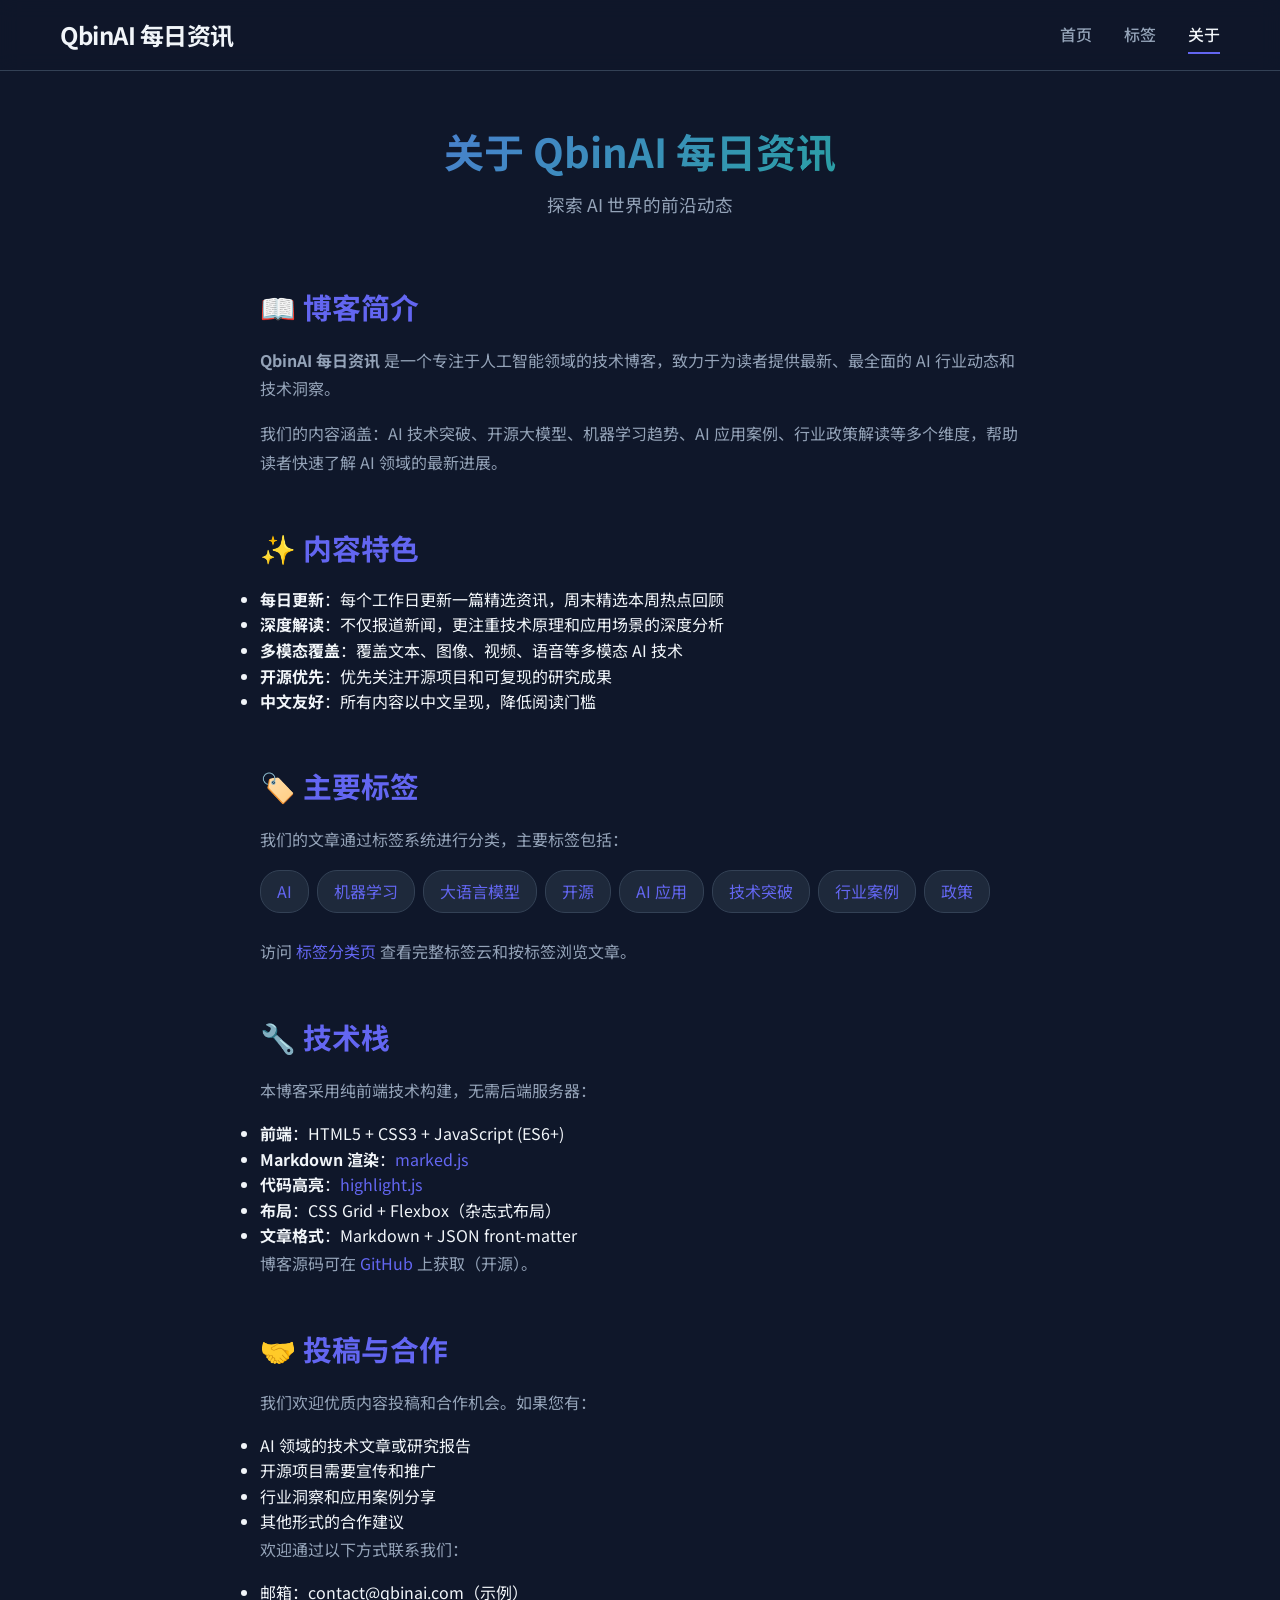
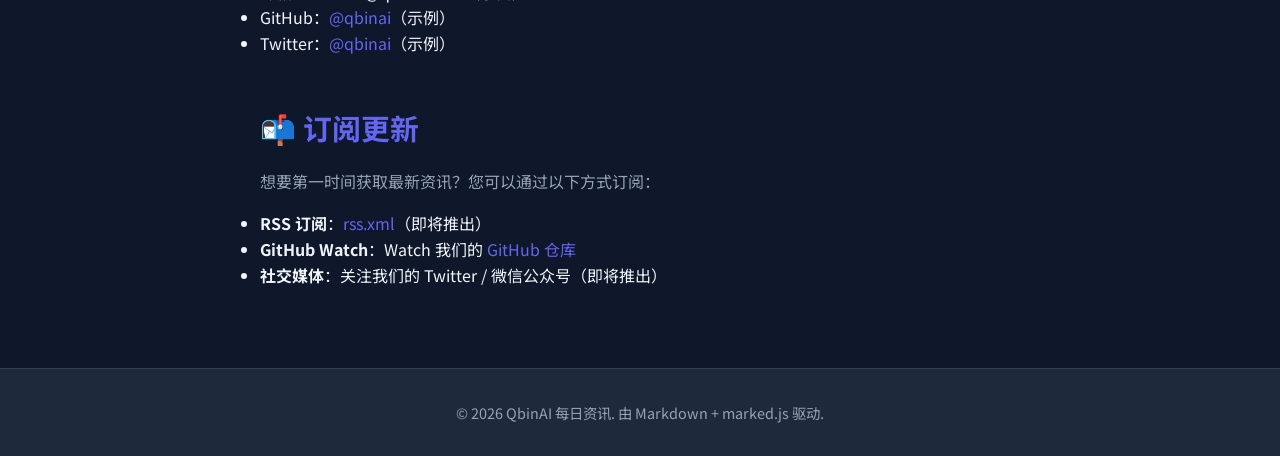
==== about.html @ 04f7e9af "Initial commit: QbinAI 每日资讯博客" ====
<!DOCTYPE html>
<html lang="zh-CN">
<head>
  <meta charset="UTF-8">
  <meta name="viewport" content="width=device-width, initial-scale=1.0">
  <title>关于 - QbinAI 每日资讯</title>
  <link rel="stylesheet" href="css/style.css">
  <link rel="preconnect" href="https://fonts.googleapis.com">
  <link rel="preconnect" href="https://fonts.gstatic.com" crossorigin>
  <link href="https://fonts.googleapis.com/css2?family=Noto+Sans+SC:wght@300;400;500;700&family=Inter:wght@300;400;500;700&display=swap" rel="stylesheet">
</head>
<body>
  <!-- 导航栏 -->
  <nav class="navbar">
    <div class="container">
      <a href="index.html" class="logo">QbinAI 每日资讯</a>
      <ul class="nav-links">
        <li><a href="index.html">首页</a></li>
        <li><a href="tags.html">标签</a></li>
        <li><a href="about.html" class="active">关于</a></li>
      </ul>
    </div>
  </nav>

  <!-- 主内容区 -->
  <main class="container">
    <header class="page-header">
      <h1>关于 QbinAI 每日资讯</h1>
      <p class="subtitle">探索 AI 世界的前沿动态</p>
    </header>

    <div class="about-content">
      <!-- 博客介绍 -->
      <section class="about-section">
        <h2>📖 博客简介</h2>
        <p>
          <strong>QbinAI 每日资讯</strong> 是一个专注于人工智能领域的技术博客，致力于为读者提供最新、最全面的 AI 行业动态和技术洞察。
        </p>
        <p>
          我们的内容涵盖：AI 技术突破、开源大模型、机器学习趋势、AI 应用案例、行业政策解读等多个维度，帮助读者快速了解 AI 领域的最新进展。
        </p>
      </section>

      <!-- 内容特色 -->
      <section class="about-section">
        <h2>✨ 内容特色</h2>
        <ul>
          <li><strong>每日更新</strong>：每个工作日更新一篇精选资讯，周末精选本周热点回顾</li>
          <li><strong>深度解读</strong>：不仅报道新闻，更注重技术原理和应用场景的深度分析</li>
          <li><strong>多模态覆盖</strong>：覆盖文本、图像、视频、语音等多模态 AI 技术</li>
          <li><strong>开源优先</strong>：优先关注开源项目和可复现的研究成果</li>
          <li><strong>中文友好</strong>：所有内容以中文呈现，降低阅读门槛</li>
        </ul>
      </section>

      <!-- 标签分类 -->
      <section class="about-section">
        <h2>🏷️ 主要标签</h2>
        <p>我们的文章通过标签系统进行分类，主要标签包括：</p>
        <div class="article-tags" style="margin-top: 1rem; justify-content: flex-start;">
          <a href="tags.html?tag=AI" class="tag-item" style="margin-bottom: 0.5rem;">AI</a>
          <a href="tags.html?tag=机器学习" class="tag-item" style="margin-bottom: 0.5rem;">机器学习</a>
          <a href="tags.html?tag=大语言模型" class="tag-item" style="margin-bottom: 0.5rem;">大语言模型</a>
          <a href="tags.html?tag=开源" class="tag-item" style="margin-bottom: 0.5rem;">开源</a>
          <a href="tags.html?tag=AI应用" class="tag-item" style="margin-bottom: 0.5rem;">AI 应用</a>
          <a href="tags.html?tag=技术突破" class="tag-item" style="margin-bottom: 0.5rem;">技术突破</a>
          <a href="tags.html?tag=行业案例" class="tag-item" style="margin-bottom: 0.5rem;">行业案例</a>
          <a href="tags.html?tag=政策" class="tag-item" style="margin-bottom: 0.5rem;">政策</a>
        </div>
        <p style="margin-top: 1rem;">
          访问 <a href="tags.html">标签分类页</a> 查看完整标签云和按标签浏览文章。
        </p>
      </section>

      <!-- 技术栈 -->
      <section class="about-section">
        <h2>🔧 技术栈</h2>
        <p>本博客采用纯前端技术构建，无需后端服务器：</p>
        <ul>
          <li><strong>前端</strong>：HTML5 + CSS3 + JavaScript (ES6+)</li>
          <li><strong>Markdown 渲染</strong>：<a href="https://marked.js.org/" target="_blank">marked.js</a></li>
          <li><strong>代码高亮</strong>：<a href="https://highlightjs.org/" target="_blank">highlight.js</a></li>
          <li><strong>布局</strong>：CSS Grid + Flexbox（杂志式布局）</li>
          <li><strong>文章格式</strong>：Markdown + JSON front-matter</li>
        </ul>
        <p>
          博客源码可在 <a href="https://github.com/" target="_blank">GitHub</a> 上获取（开源）。
        </p>
      </section>

      <!-- 投稿与合作 -->
      <section class="about-section">
        <h2>🤝 投稿与合作</h2>
        <p>
          我们欢迎优质内容投稿和合作机会。如果您有：
        </p>
        <ul>
          <li>AI 领域的技术文章或研究报告</li>
          <li>开源项目需要宣传和推广</li>
          <li>行业洞察和应用案例分享</li>
          <li>其他形式的合作建议</li>
        </ul>
        <p>
          欢迎通过以下方式联系我们：
        </p>
        <ul>
          <li>邮箱：contact@qbinai.com（示例）</li>
          <li>GitHub：<a href="https://github.com/" target="_blank">@qbinai</a>（示例）</li>
          <li>Twitter：<a href="https://twitter.com/" target="_blank">@qbinai</a>（示例）</li>
        </ul>
      </section>

      <!-- 订阅 -->
      <section class="about-section">
        <h2>📬 订阅更新</h2>
        <p>
          想要第一时间获取最新资讯？您可以通过以下方式订阅：
        </p>
        <ul>
          <li><strong>RSS 订阅</strong>：<a href="rss.xml">rss.xml</a>（即将推出）</li>
          <li><strong>GitHub Watch</strong>：Watch 我们的 <a href="https://github.com/" target="_blank">GitHub 仓库</a></li>
          <li><strong>社交媒体</strong>：关注我们的 Twitter / 微信公众号（即将推出）</li>
        </ul>
      </section>
    </div>
  </main>

  <!-- 页脚 -->
  <footer class="footer">
    <div class="container">
      <p>&copy; 2026 QbinAI 每日资讯. 由 <a href="https://github.com/" target="_blank">Markdown</a> + <a href="https://marked.js.org/" target="_blank">marked.js</a> 驱动.</p>
    </div>
  </footer>
</body>
</html>
---- css/style.css ----
/* 
 * QbinAI 每日资讯 - 杂志式布局样式
 * 设计风格：现代杂志风，深色主题
 */

/* ===== CSS 变量 ===== */
:root {
  --primary-color: #6366f1;
  --primary-dark: #4f46e5;
  --secondary-color: #10b981;
  --bg-color: #0f172a;
  --bg-card: #1e293b;
  --bg-card-hover: #334155;
  --text-primary: #f1f5f9;
  --text-secondary: #94a3b8;
  --text-muted: #64748b;
  --border-color: #334155;
  --shadow: 0 4px 6px -1px rgba(0, 0, 0, 0.3);
  --shadow-hover: 0 10px 25px -5px rgba(0, 0, 0, 0.4);
  --radius: 12px;
  --transition: all 0.3s ease;
}

/* ===== 全局样式 ===== */
* {
  margin: 0;
  padding: 0;
  box-sizing: border-box;
}

body {
  font-family: 'Noto Sans SC', 'Inter', -apple-system, BlinkMacSystemFont, sans-serif;
  background-color: var(--bg-color);
  color: var(--text-primary);
  line-height: 1.6;
  min-height: 100vh;
  display: flex;
  flex-direction: column;
}

a {
  color: var(--primary-color);
  text-decoration: none;
  transition: var(--transition);
}

a:hover {
  color: var(--primary-dark);
}

.container {
  max-width: 1200px;
  margin: 0 auto;
  padding: 0 20px;
  width: 100%;
}

/* ===== 导航栏 ===== */
.navbar {
  background-color: rgba(15, 23, 42, 0.8);
  backdrop-filter: blur(10px);
  padding: 1rem 0;
  position: sticky;
  top: 0;
  z-index: 100;
  border-bottom: 1px solid var(--border-color);
}

.navbar .container {
  display: flex;
  justify-content: space-between;
  align-items: center;
}

.logo {
  font-size: 1.5rem;
  font-weight: 700;
  color: var(--text-primary);
  letter-spacing: -0.5px;
}

.logo:hover {
  color: var(--primary-color);
}

.nav-links {
  display: flex;
  list-style: none;
  gap: 2rem;
}

.nav-links a {
  color: var(--text-secondary);
  font-weight: 500;
  padding: 0.5rem 0;
  position: relative;
}

.nav-links a.active,
.nav-links a:hover {
  color: var(--text-primary);
}

.nav-links a.active::after,
.nav-links a:hover::after {
  content: '';
  position: absolute;
  bottom: 0;
  left: 0;
  right: 0;
  height: 2px;
  background-color: var(--primary-color);
}

/* ===== 页面头部 ===== */
.page-header {
  text-align: center;
  padding: 3rem 0 2rem;
}

.page-header h1 {
  font-size: 2.5rem;
  font-weight: 700;
  margin-bottom: 0.5rem;
  background: linear-gradient(135deg, var(--primary-color), var(--secondary-color));
  -webkit-background-clip: text;
  -webkit-text-fill-color: transparent;
  background-clip: text;
}

.subtitle {
  color: var(--text-secondary);
  font-size: 1.1rem;
}

/* ===== 文章网格（杂志式布局） ===== */
.articles-grid {
  display: grid;
  grid-template-columns: repeat(auto-fill, minmax(300px, 1fr));
  gap: 2rem;
  padding: 2rem 0;
  flex: 1;
}

/* ===== 文章卡片 ===== */
.article-card {
  background-color: var(--bg-card);
  border-radius: var(--radius);
  overflow: hidden;
  transition: var(--transition);
  box-shadow: var(--shadow);
  display: flex;
  flex-direction: column;
  position: relative;
}

.article-card:hover {
  transform: translateY(-5px);
  box-shadow: var(--shadow-hover);
  background-color: var(--bg-card-hover);
}

.article-card.has-cover {
  background-size: cover;
  background-position: center;
  color: white;
}

.article-card.has-cover::before {
  content: '';
  position: absolute;
  top: 0;
  left: 0;
  right: 0;
  bottom: 0;
  background: linear-gradient(to bottom, rgba(0,0,0,0.3), rgba(0,0,0,0.8));
  z-index: 0;
}

.article-card.has-cover .card-content {
  position: relative;
  z-index: 1;
}

.card-content {
  padding: 1.5rem;
  flex: 1;
  display: flex;
  flex-direction: column;
}

.card-meta {
  display: flex;
  justify-content: space-between;
  align-items: center;
  margin-bottom: 1rem;
  font-size: 0.85rem;
  color: var(--text-muted);
}

.card-tags {
  display: flex;
  gap: 0.5rem;
  flex-wrap: wrap;
}

.tag {
  background-color: rgba(99, 102, 241, 0.2);
  color: var(--primary-color);
  padding: 0.2rem 0.6rem;
  border-radius: 20px;
  font-size: 0.75rem;
  font-weight: 500;
}

.article-card.has-cover .tag {
  background-color: rgba(255, 255, 255, 0.2);
  color: white;
}

.card-title {
  font-size: 1.3rem;
  font-weight: 600;
  margin-bottom: 0.8rem;
  line-height: 1.4;
}

.card-title a {
  color: var(--text-primary);
}

.article-card.has-cover .card-title a {
  color: white;
}

.card-title a:hover {
  color: var(--primary-color);
}

.card-excerpt {
  color: var(--text-secondary);
  font-size: 0.9rem;
  line-height: 1.6;
  flex: 1;
}

.article-card.has-cover .card-excerpt {
  color: rgba(255, 255, 255, 0.9);
}

/* ===== 特色文章（大卡片） ===== */
.article-card.featured {
  grid-column: span 2;
  grid-row: span 2;
}

.article-card.featured .card-title {
  font-size: 1.8rem;
}

.article-card.featured .card-excerpt {
  font-size: 1rem;
}

/* ===== 加载状态 ===== */
.loading {
  text-align: center;
  padding: 3rem;
  color: var(--text-secondary);
  font-size: 1.1rem;
  grid-column: 1 / -1;
}

/* ===== 页脚 ===== */
.footer {
  background-color: var(--bg-card);
  padding: 2rem 0;
  margin-top: auto;
  text-align: center;
  color: var(--text-secondary);
  font-size: 0.9rem;
  border-top: 1px solid var(--border-color);
}

.footer a {
  color: var(--text-secondary);
}

.footer a:hover {
  color: var(--primary-color);
}

/* ===== 文章详情页样式 ===== */
.article-header {
  padding: 3rem 0 2rem;
  text-align: center;
  max-width: 800px;
  margin: 0 auto;
}

.article-header h1 {
  font-size: 2.5rem;
  font-weight: 700;
  margin-bottom: 1rem;
  line-height: 1.3;
}

.article-meta {
  display: flex;
  justify-content: center;
  gap: 1.5rem;
  color: var(--text-secondary);
  font-size: 0.9rem;
  margin-bottom: 1.5rem;
  flex-wrap: wrap;
}

.article-tags {
  display: flex;
  justify-content: center;
  gap: 0.5rem;
  flex-wrap: wrap;
}

.article-content {
  max-width: 800px;
  margin: 0 auto;
  padding: 2rem 20px;
  line-height: 1.8;
  font-size: 1.05rem;
}

.article-content h2 {
  font-size: 1.8rem;
  margin-top: 2.5rem;
  margin-bottom: 1rem;
  padding-bottom: 0.5rem;
  border-bottom: 2px solid var(--border-color);
}

.article-content h3 {
  font-size: 1.4rem;
  margin-top: 2rem;
  margin-bottom: 0.8rem;
}

.article-content p {
  margin-bottom: 1.2rem;
}

.article-content code {
  background-color: var(--bg-card);
  padding: 0.2rem 0.5rem;
  border-radius: 4px;
  font-family: 'Courier New', monospace;
  font-size: 0.9em;
}

.article-content pre {
  background-color: var(--bg-card);
  padding: 1.5rem;
  border-radius: var(--radius);
  overflow-x: auto;
  margin-bottom: 1.5rem;
}

.article-content pre code {
  background: none;
  padding: 0;
}

.article-content ul,
.article-content ol {
  margin-bottom: 1.2rem;
  padding-left: 2rem;
}

.article-content li {
  margin-bottom: 0.5rem;
}

.article-content blockquote {
  border-left: 4px solid var(--primary-color);
  padding-left: 1.5rem;
  margin: 1.5rem 0;
  color: var(--text-secondary);
  font-style: italic;
}

.article-content a {
  border-bottom: 1px solid var(--primary-color);
}

.article-content a:hover {
  border-bottom-width: 2px;
}

/* ===== 标签页面样式 ===== */
.tags-cloud {
  display: flex;
  flex-wrap: wrap;
  justify-content: center;
  gap: 1rem;
  padding: 2rem 0;
}

.tag-item {
  background-color: var(--bg-card);
  padding: 0.5rem 1rem;
  border-radius: 20px;
  cursor: pointer;
  transition: var(--transition);
  border: 1px solid var(--border-color);
}

.tag-item:hover {
  background-color: var(--primary-color);
  color: white;
  border-color: var(--primary-color);
  transform: translateY(-2px);
}

.tag-item .count {
  background-color: rgba(99, 102, 241, 0.2);
  color: var(--primary-color);
  padding: 0.1rem 0.5rem;
  border-radius: 10px;
  font-size: 0.8rem;
  margin-left: 0.5rem;
}

.tag-item:hover .count {
  background-color: rgba(255, 255, 255, 0.2);
  color: white;
}

/* ===== 关于页面样式 ===== */
.about-content {
  max-width: 800px;
  margin: 0 auto;
  padding: 2rem 20px;
}

.about-section {
  margin-bottom: 3rem;
}

.about-section h2 {
  font-size: 1.8rem;
  margin-bottom: 1rem;
  color: var(--primary-color);
}

.about-section p {
  margin-bottom: 1rem;
  line-height: 1.8;
  color: var(--text-secondary);
}

/* ===== 响应式设计 ===== */
/* ===== 搜索框样式 ===== */
.search-container {
  max-width: 600px;
  margin: 0 auto 2rem;
  position: relative;
}

.search-box {
  width: 100%;
  padding: 0.8rem 3rem 0.8rem 1rem;
  border: 2px solid var(--border-color);
  border-radius: 25px;
  background-color: var(--bg-card);
  color: var(--text-primary);
  font-size: 1rem;
  transition: var(--transition);
}

.search-box:focus {
  outline: none;
  border-color: var(--primary-color);
  box-shadow: 0 0 0 3px rgba(99, 102, 241, 0.2);
}

.search-box::placeholder {
  color: var(--text-muted);
}

.search-clear {
  position: absolute;
  right: 10px;
  top: 50%;
  transform: translateY(-50%);
  background: none;
  border: none;
  color: var(--text-muted);
  font-size: 1.2rem;
  cursor: pointer;
  padding: 0.3rem 0.5rem;
  border-radius: 50%;
  transition: var(--transition);
}

.search-clear:hover {
  background-color: var(--bg-card-hover);
  color: var(--text-primary);
}

.search-results-count {
  text-align: center;
  color: var(--text-secondary);
  margin-bottom: 1rem;
  font-size: 0.9rem;
}

/* ===== 分页控件样式 ===== */
.pagination {
  display: flex;
  justify-content: center;
  align-items: center;
  gap: 0.5rem;
  padding: 2rem 0;
  flex-wrap: wrap;
}

.page-btn {
  padding: 0.5rem 1rem;
  border: 1px solid var(--border-color);
  background-color: var(--bg-card);
  color: var(--text-primary);
  border-radius: 8px;
  cursor: pointer;
  transition: var(--transition);
  font-size: 0.9rem;
}

.page-btn:hover {
  background-color: var(--bg-card-hover);
  border-color: var(--primary-color);
}

.page-btn.active {
  background-color: var(--primary-color);
  color: white;
  border-color: var(--primary-color);
}

.page-btn:disabled {
  opacity: 0.5;
  cursor: not-allowed;
}

.page-btn:disabled:hover {
  background-color: var(--bg-card);
  border-color: var(--border-color);
}

/* ===== Giscus 评论区样式 ===== */
.giscus-container {
  max-width: 800px;
  margin: 3rem auto;
  padding: 0 20px;
}

.giscus-container h2 {
  font-size: 1.8rem;
  margin-bottom: 1.5rem;
  color: var(--primary-color);
}

@media (max-width: 768px) {
  .search-box {
    font-size: 0.9rem;
    padding: 0.7rem 2.5rem 0.7rem 1rem;
  }
  
  .pagination {
    gap: 0.3rem;
  }
  
  .page-btn {
    padding: 0.4rem 0.7rem;
    font-size: 0.8rem;
  }
}

@media (max-width: 1024px) {
  .article-card.featured {
    grid-column: span 2;
    grid-row: span 1;
  }
}

@media (max-width: 768px) {
  .navbar .container {
    flex-direction: column;
    gap: 1rem;
  }
  
  .nav-links {
    gap: 1rem;
  }
  
  .page-header h1 {
    font-size: 2rem;
  }
  
  .articles-grid {
    grid-template-columns: 1fr;
    gap: 1.5rem;
  }
  
  .article-card.featured {
    grid-column: span 1;
    grid-row: span 1;
  }
  
  .article-card.featured .card-title {
    font-size: 1.3rem;
  }
  
  .article-header h1 {
    font-size: 1.8rem;
  }
  
  .article-meta {
    flex-direction: column;
    gap: 0.5rem;
  }
}

@media (max-width: 480px) {
  .container {
    padding: 0 15px;
  }
  
  .page-header {
    padding: 2rem 0 1.5rem;
  }
  
  .page-header h1 {
    font-size: 1.6rem;
  }
  
  .card-content {
    padding: 1rem;
  }
}
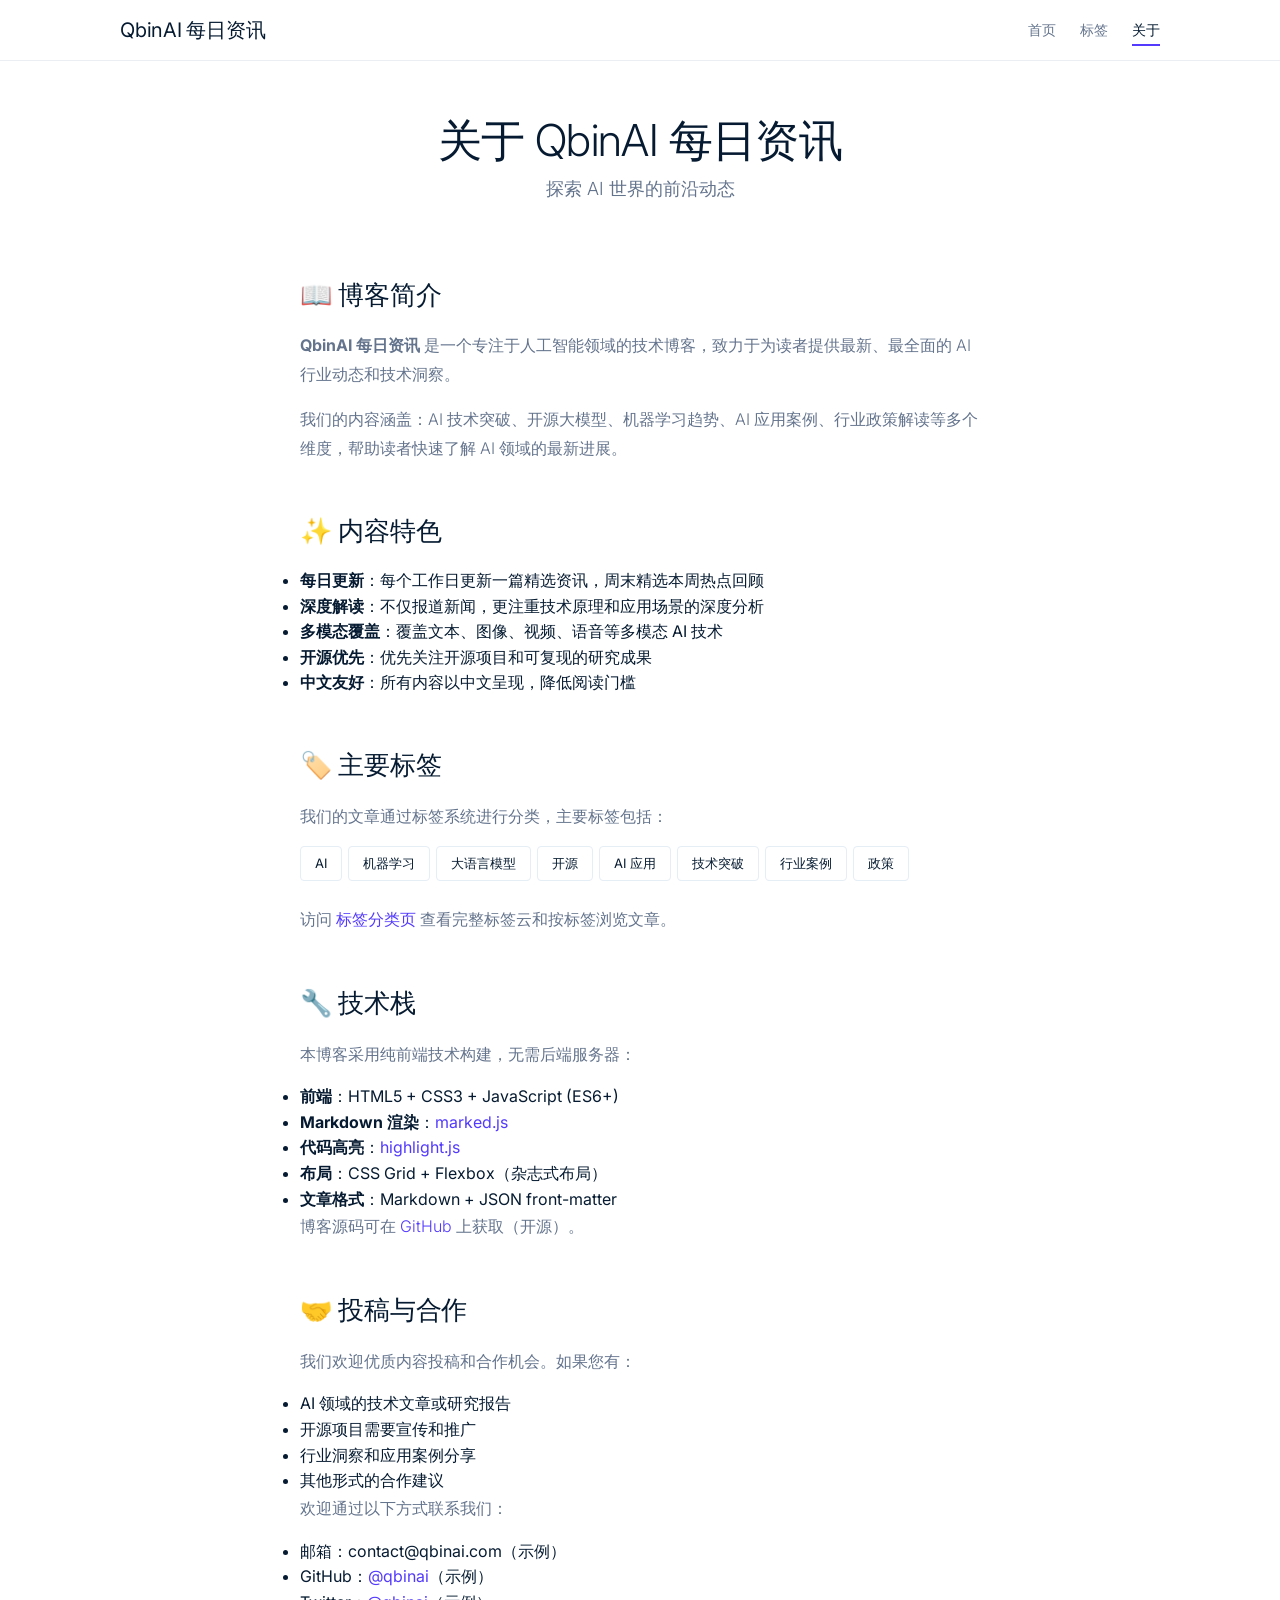
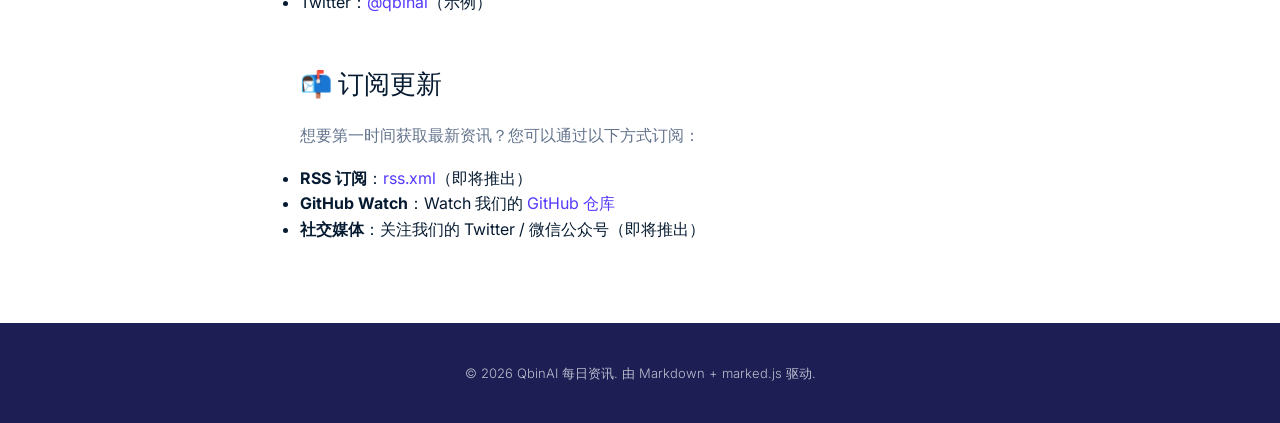
==== commit a6bbd209: "style: redesign blog with Stripe design system - Switch from dark indigo/emerald to Stripe-inspired " ====
--- a/about.html
+++ b/about.html
@@ -7,7 +7,7 @@
   <link rel="stylesheet" href="css/style.css">
   <link rel="preconnect" href="https://fonts.googleapis.com">
   <link rel="preconnect" href="https://fonts.gstatic.com" crossorigin>
-  <link href="https://fonts.googleapis.com/css2?family=Noto+Sans+SC:wght@300;400;500;700&family=Inter:wght@300;400;500;700&display=swap" rel="stylesheet">
+  <link href="https://fonts.googleapis.com/css2?family=Inter:wght@300;400;500&family=Source+Code+Pro:wght@400;500;700&family=Noto+Sans+SC:wght@300;400;500&display=swap" rel="stylesheet">
 </head>
 <body>
   <!-- 导航栏 -->
--- a/css/style.css
+++ b/css/style.css
@@ -1,24 +1,63 @@
-/* 
- * QbinAI 每日资讯 - 杂志式布局样式
- * 设计风格：现代杂志风，深色主题
+/*
+ * QbinAI 每日资讯 - Stripe 风格主题
+ * 基于 Stripe Design System 改造
+ * 浅色底、深海军蓝标题、紫色强调、蓝调阴影
  */
 
 /* ===== CSS 变量 ===== */
 :root {
-  --primary-color: #6366f1;
-  --primary-dark: #4f46e5;
-  --secondary-color: #10b981;
-  --bg-color: #0f172a;
-  --bg-card: #1e293b;
-  --bg-card-hover: #334155;
-  --text-primary: #f1f5f9;
-  --text-secondary: #94a3b8;
-  --text-muted: #64748b;
-  --border-color: #334155;
-  --shadow: 0 4px 6px -1px rgba(0, 0, 0, 0.3);
-  --shadow-hover: 0 10px 25px -5px rgba(0, 0, 0, 0.4);
-  --radius: 12px;
-  --transition: all 0.3s ease;
+  /* Brand */
+  --primary-color: #533afd;
+  --primary-hover: #4434d4;
+  --primary-light: #b9b9f9;
+  --primary-bg: rgba(83, 58, 253, 0.05);
+  --primary-bg-hover: rgba(83, 58, 253, 0.1);
+
+  /* Heading & Text */
+  --heading-color: #061b31;
+  --label-color: #273951;
+  --text-primary: #061b31;
+  --text-secondary: #64748d;
+  --text-muted: #94a3b8;
+
+  /* Background & Surface */
+  --bg-color: #ffffff;
+  --bg-secondary: #f6f9fc;
+  --bg-card: #ffffff;
+  --bg-card-hover: #fafbff;
+  --bg-nav: rgba(255, 255, 255, 0.85);
+
+  /* Border */
+  --border-color: #e5edf5;
+  --border-hover: #d6d9fc;
+
+  /* Shadow (Stripe signature blue-tinted) */
+  --shadow: rgba(23, 23, 23, 0.08) 0px 15px 35px 0px;
+  --shadow-hover: rgba(50, 50, 93, 0.25) 0px 30px 45px -30px, rgba(0, 0, 0, 0.1) 0px 18px 36px -18px;
+  --shadow-ambient: rgba(23, 23, 23, 0.06) 0px 3px 6px;
+  --shadow-nav: rgba(0, 55, 112, 0.08) 0px 1px 0px;
+
+  /* Accent (decorative) */
+  --accent-ruby: #ea2261;
+  --accent-magenta: #f96bee;
+
+  /* Dark section */
+  --bg-dark: #1c1e54;
+  --text-on-dark: #ffffff;
+  --text-on-dark-muted: rgba(255, 255, 255, 0.7);
+  --border-on-dark: rgba(255, 255, 255, 0.1);
+
+  /* Status */
+  --success: #15be53;
+  --success-bg: rgba(21, 190, 83, 0.2);
+  --success-text: #108c3d;
+  --success-border: rgba(21, 190, 83, 0.4);
+
+  /* Radius (Stripe conservative 4-8px) */
+  --radius-sm: 4px;
+  --radius: 6px;
+  --radius-lg: 8px;
+  --transition: all 0.2s ease;
 }
 
 /* ===== 全局样式 ===== */
@@ -29,13 +68,15 @@
 }
 
 body {
-  font-family: 'Noto Sans SC', 'Inter', -apple-system, BlinkMacSystemFont, sans-serif;
+  font-family: 'Inter', -apple-system, BlinkMacSystemFont, 'Segoe UI', Roboto, sans-serif;
   background-color: var(--bg-color);
   color: var(--text-primary);
   line-height: 1.6;
   min-height: 100vh;
   display: flex;
   flex-direction: column;
+  -webkit-font-smoothing: antialiased;
+  -moz-osx-font-smoothing: grayscale;
 }
 
 a {
@@ -45,11 +86,11 @@
 }
 
 a:hover {
-  color: var(--primary-dark);
+  color: var(--primary-hover);
 }
 
 .container {
-  max-width: 1200px;
+  max-width: 1080px;
   margin: 0 auto;
   padding: 0 20px;
   width: 100%;
@@ -57,13 +98,14 @@
 
 /* ===== 导航栏 ===== */
 .navbar {
-  background-color: rgba(15, 23, 42, 0.8);
-  backdrop-filter: blur(10px);
-  padding: 1rem 0;
+  background-color: var(--bg-nav);
+  backdrop-filter: blur(12px);
+  -webkit-backdrop-filter: blur(12px);
+  padding: 0.875rem 0;
   position: sticky;
   top: 0;
   z-index: 100;
-  border-bottom: 1px solid var(--border-color);
+  box-shadow: var(--shadow-nav);
 }
 
 .navbar .container {
@@ -73,10 +115,10 @@
 }
 
 .logo {
-  font-size: 1.5rem;
-  font-weight: 700;
-  color: var(--text-primary);
-  letter-spacing: -0.5px;
+  font-size: 1.25rem;
+  font-weight: 400;
+  color: var(--heading-color);
+  letter-spacing: -0.22px;
 }
 
 .logo:hover {
@@ -86,19 +128,21 @@
 .nav-links {
   display: flex;
   list-style: none;
-  gap: 2rem;
+  gap: 1.5rem;
 }
 
 .nav-links a {
   color: var(--text-secondary);
-  font-weight: 500;
+  font-weight: 400;
+  font-size: 0.875rem;
   padding: 0.5rem 0;
   position: relative;
+  transition: var(--transition);
 }
 
 .nav-links a.active,
 .nav-links a:hover {
-  color: var(--text-primary);
+  color: var(--heading-color);
 }
 
 .nav-links a.active::after,
@@ -115,49 +159,51 @@
 /* ===== 页面头部 ===== */
 .page-header {
   text-align: center;
-  padding: 3rem 0 2rem;
+  padding: 3.5rem 0 2.5rem;
 }
 
 .page-header h1 {
-  font-size: 2.5rem;
-  font-weight: 700;
-  margin-bottom: 0.5rem;
-  background: linear-gradient(135deg, var(--primary-color), var(--secondary-color));
-  -webkit-background-clip: text;
-  -webkit-text-fill-color: transparent;
-  background-clip: text;
+  font-size: 2.75rem;
+  font-weight: 300;
+  margin-bottom: 0.75rem;
+  color: var(--heading-color);
+  letter-spacing: -0.64px;
+  line-height: 1.1;
 }
 
 .subtitle {
   color: var(--text-secondary);
-  font-size: 1.1rem;
+  font-size: 1.125rem;
+  font-weight: 300;
+  line-height: 1.4;
 }
 
 /* ===== 文章网格（杂志式布局） ===== */
 .articles-grid {
   display: grid;
   grid-template-columns: repeat(auto-fill, minmax(300px, 1fr));
-  gap: 2rem;
-  padding: 2rem 0;
+  gap: 1.5rem;
+  padding: 1.5rem 0;
   flex: 1;
 }
 
 /* ===== 文章卡片 ===== */
 .article-card {
   background-color: var(--bg-card);
+  border: 1px solid var(--border-color);
   border-radius: var(--radius);
   overflow: hidden;
   transition: var(--transition);
-  box-shadow: var(--shadow);
+  box-shadow: var(--shadow-ambient);
   display: flex;
   flex-direction: column;
   position: relative;
 }
 
 .article-card:hover {
-  transform: translateY(-5px);
+  transform: translateY(-4px);
   box-shadow: var(--shadow-hover);
-  background-color: var(--bg-card-hover);
+  border-color: var(--border-hover);
 }
 
 .article-card.has-cover {
@@ -173,7 +219,7 @@
   left: 0;
   right: 0;
   bottom: 0;
-  background: linear-gradient(to bottom, rgba(0,0,0,0.3), rgba(0,0,0,0.8));
+  background: linear-gradient(to bottom, rgba(6, 27, 49, 0.3), rgba(6, 27, 49, 0.85));
   z-index: 0;
 }
 
@@ -194,39 +240,49 @@
   justify-content: space-between;
   align-items: center;
   margin-bottom: 1rem;
-  font-size: 0.85rem;
+  font-size: 0.75rem;
   color: var(--text-muted);
 }
 
 .card-tags {
   display: flex;
-  gap: 0.5rem;
+  gap: 0.375rem;
   flex-wrap: wrap;
 }
 
 .tag {
-  background-color: rgba(99, 102, 241, 0.2);
+  background-color: var(--primary-bg);
   color: var(--primary-color);
-  padding: 0.2rem 0.6rem;
-  border-radius: 20px;
-  font-size: 0.75rem;
-  font-weight: 500;
+  padding: 0.125rem 0.5rem;
+  border-radius: var(--radius-sm);
+  font-size: 0.6875rem;
+  font-weight: 400;
+  border: 1px solid transparent;
+  transition: var(--transition);
+}
+
+.tag:hover {
+  background-color: var(--primary-bg-hover);
+  border-color: var(--primary-light);
 }
 
 .article-card.has-cover .tag {
-  background-color: rgba(255, 255, 255, 0.2);
+  background-color: rgba(255, 255, 255, 0.15);
   color: white;
+  border-color: rgba(255, 255, 255, 0.2);
 }
 
 .card-title {
-  font-size: 1.3rem;
-  font-weight: 600;
-  margin-bottom: 0.8rem;
-  line-height: 1.4;
+  font-size: 1.25rem;
+  font-weight: 300;
+  margin-bottom: 0.75rem;
+  line-height: 1.3;
+  letter-spacing: -0.22px;
+  color: var(--heading-color);
 }
 
 .card-title a {
-  color: var(--text-primary);
+  color: var(--heading-color);
 }
 
 .article-card.has-cover .card-title a {
@@ -237,15 +293,20 @@
   color: var(--primary-color);
 }
 
+.article-card.has-cover .card-title a:hover {
+  color: #d6d9fc;
+}
+
 .card-excerpt {
   color: var(--text-secondary);
-  font-size: 0.9rem;
+  font-size: 0.875rem;
+  font-weight: 300;
   line-height: 1.6;
   flex: 1;
 }
 
 .article-card.has-cover .card-excerpt {
-  color: rgba(255, 255, 255, 0.9);
+  color: rgba(255, 255, 255, 0.85);
 }
 
 /* ===== 特色文章（大卡片） ===== */
@@ -255,11 +316,11 @@
 }
 
 .article-card.featured .card-title {
-  font-size: 1.8rem;
+  font-size: 1.625rem;
 }
 
 .article-card.featured .card-excerpt {
-  font-size: 1rem;
+  font-size: 0.9375rem;
 }
 
 /* ===== 加载状态 ===== */
@@ -267,42 +328,46 @@
   text-align: center;
   padding: 3rem;
   color: var(--text-secondary);
-  font-size: 1.1rem;
+  font-size: 1rem;
+  font-weight: 300;
   grid-column: 1 / -1;
 }
 
 /* ===== 页脚 ===== */
 .footer {
-  background-color: var(--bg-card);
-  padding: 2rem 0;
+  background-color: var(--bg-dark);
+  padding: 2.5rem 0;
   margin-top: auto;
   text-align: center;
-  color: var(--text-secondary);
-  font-size: 0.9rem;
-  border-top: 1px solid var(--border-color);
+  color: var(--text-on-dark-muted);
+  font-size: 0.8125rem;
+  font-weight: 300;
 }
 
 .footer a {
-  color: var(--text-secondary);
+  color: var(--text-on-dark-muted);
+  transition: var(--transition);
 }
 
 .footer a:hover {
-  color: var(--primary-color);
+  color: var(--text-on-dark);
 }
 
 /* ===== 文章详情页样式 ===== */
 .article-header {
-  padding: 3rem 0 2rem;
+  padding: 3.5rem 0 2.5rem;
   text-align: center;
-  max-width: 800px;
+  max-width: 720px;
   margin: 0 auto;
 }
 
 .article-header h1 {
   font-size: 2.5rem;
-  font-weight: 700;
+  font-weight: 300;
   margin-bottom: 1rem;
-  line-height: 1.3;
+  line-height: 1.15;
+  letter-spacing: -0.64px;
+  color: var(--heading-color);
 }
 
 .article-meta {
@@ -310,54 +375,66 @@
   justify-content: center;
   gap: 1.5rem;
   color: var(--text-secondary);
-  font-size: 0.9rem;
+  font-size: 0.8125rem;
   margin-bottom: 1.5rem;
   flex-wrap: wrap;
+  font-weight: 300;
 }
 
 .article-tags {
   display: flex;
   justify-content: center;
-  gap: 0.5rem;
+  gap: 0.375rem;
   flex-wrap: wrap;
 }
 
 .article-content {
-  max-width: 800px;
+  max-width: 720px;
   margin: 0 auto;
   padding: 2rem 20px;
   line-height: 1.8;
-  font-size: 1.05rem;
+  font-size: 1rem;
+  font-weight: 300;
+  color: var(--text-primary);
 }
 
 .article-content h2 {
-  font-size: 1.8rem;
+  font-size: 1.625rem;
+  font-weight: 300;
   margin-top: 2.5rem;
   margin-bottom: 1rem;
+  letter-spacing: -0.26px;
+  color: var(--heading-color);
   padding-bottom: 0.5rem;
-  border-bottom: 2px solid var(--border-color);
+  border-bottom: 1px solid var(--border-color);
 }
 
 .article-content h3 {
-  font-size: 1.4rem;
+  font-size: 1.25rem;
+  font-weight: 400;
   margin-top: 2rem;
-  margin-bottom: 0.8rem;
+  margin-bottom: 0.75rem;
+  letter-spacing: -0.22px;
+  color: var(--heading-color);
 }
 
 .article-content p {
-  margin-bottom: 1.2rem;
+  margin-bottom: 1.25rem;
+  color: var(--text-primary);
 }
 
 .article-content code {
-  background-color: var(--bg-card);
-  padding: 0.2rem 0.5rem;
-  border-radius: 4px;
-  font-family: 'Courier New', monospace;
-  font-size: 0.9em;
+  background-color: var(--bg-secondary);
+  padding: 0.15rem 0.4rem;
+  border-radius: var(--radius-sm);
+  font-family: 'Source Code Pro', ui-monospace, SFMono-Regular, Menlo, monospace;
+  font-size: 0.8125rem;
+  font-weight: 500;
+  color: var(--heading-color);
 }
 
 .article-content pre {
-  background-color: var(--bg-card);
+  background-color: var(--heading-color);
   padding: 1.5rem;
   border-radius: var(--radius);
   overflow-x: auto;
@@ -367,12 +444,15 @@
 .article-content pre code {
   background: none;
   padding: 0;
+  color: rgba(255, 255, 255, 0.85);
+  font-size: 0.75rem;
+  line-height: 2;
 }
 
 .article-content ul,
 .article-content ol {
-  margin-bottom: 1.2rem;
-  padding-left: 2rem;
+  margin-bottom: 1.25rem;
+  padding-left: 1.75rem;
 }
 
 .article-content li {
@@ -380,19 +460,26 @@
 }
 
 .article-content blockquote {
-  border-left: 4px solid var(--primary-color);
-  padding-left: 1.5rem;
+  border-left: 3px solid var(--primary-color);
+  padding-left: 1.25rem;
   margin: 1.5rem 0;
   color: var(--text-secondary);
-  font-style: italic;
+  font-style: normal;
 }
 
 .article-content a {
-  border-bottom: 1px solid var(--primary-color);
+  color: var(--primary-color);
+  border-bottom: 1px solid var(--primary-light);
 }
 
 .article-content a:hover {
   border-bottom-width: 2px;
+  border-bottom-color: var(--primary-color);
+}
+
+.article-content strong {
+  font-weight: 500;
+  color: var(--heading-color);
 }
 
 /* ===== 标签页面样式 ===== */
@@ -400,17 +487,20 @@
   display: flex;
   flex-wrap: wrap;
   justify-content: center;
-  gap: 1rem;
+  gap: 0.75rem;
   padding: 2rem 0;
 }
 
 .tag-item {
   background-color: var(--bg-card);
-  padding: 0.5rem 1rem;
-  border-radius: 20px;
+  padding: 0.375rem 0.875rem;
+  border-radius: var(--radius-sm);
   cursor: pointer;
   transition: var(--transition);
   border: 1px solid var(--border-color);
+  font-size: 0.8125rem;
+  font-weight: 400;
+  color: var(--text-primary);
 }
 
 .tag-item:hover {
@@ -418,15 +508,17 @@
   color: white;
   border-color: var(--primary-color);
   transform: translateY(-2px);
+  box-shadow: var(--shadow-hover);
 }
 
 .tag-item .count {
-  background-color: rgba(99, 102, 241, 0.2);
+  background-color: var(--primary-bg);
   color: var(--primary-color);
-  padding: 0.1rem 0.5rem;
-  border-radius: 10px;
-  font-size: 0.8rem;
-  margin-left: 0.5rem;
+  padding: 0.0625rem 0.375rem;
+  border-radius: var(--radius-sm);
+  font-size: 0.6875rem;
+  margin-left: 0.375rem;
+  font-weight: 400;
 }
 
 .tag-item:hover .count {
@@ -436,7 +528,7 @@
 
 /* ===== 关于页面样式 ===== */
 .about-content {
-  max-width: 800px;
+  max-width: 720px;
   margin: 0 auto;
   padding: 2rem 20px;
 }
@@ -446,40 +538,43 @@
 }
 
 .about-section h2 {
-  font-size: 1.8rem;
+  font-size: 1.625rem;
+  font-weight: 300;
   margin-bottom: 1rem;
-  color: var(--primary-color);
+  color: var(--heading-color);
+  letter-spacing: -0.26px;
 }
 
 .about-section p {
   margin-bottom: 1rem;
   line-height: 1.8;
   color: var(--text-secondary);
-}
-
-/* ===== 响应式设计 ===== */
+  font-weight: 300;
+}
+
 /* ===== 搜索框样式 ===== */
 .search-container {
-  max-width: 600px;
+  max-width: 480px;
   margin: 0 auto 2rem;
   position: relative;
 }
 
 .search-box {
   width: 100%;
-  padding: 0.8rem 3rem 0.8rem 1rem;
-  border: 2px solid var(--border-color);
-  border-radius: 25px;
+  padding: 0.625rem 2.5rem 0.625rem 1rem;
+  border: 1px solid var(--border-color);
+  border-radius: var(--radius);
   background-color: var(--bg-card);
-  color: var(--text-primary);
-  font-size: 1rem;
+  color: var(--heading-color);
+  font-size: 0.875rem;
+  font-weight: 300;
   transition: var(--transition);
 }
 
 .search-box:focus {
   outline: none;
   border-color: var(--primary-color);
-  box-shadow: 0 0 0 3px rgba(99, 102, 241, 0.2);
+  box-shadow: 0 0 0 2px var(--primary-light);
 }
 
 .search-box::placeholder {
@@ -488,29 +583,30 @@
 
 .search-clear {
   position: absolute;
-  right: 10px;
+  right: 8px;
   top: 50%;
   transform: translateY(-50%);
   background: none;
   border: none;
   color: var(--text-muted);
-  font-size: 1.2rem;
+  font-size: 1rem;
   cursor: pointer;
-  padding: 0.3rem 0.5rem;
-  border-radius: 50%;
+  padding: 0.25rem 0.375rem;
+  border-radius: var(--radius-sm);
   transition: var(--transition);
 }
 
 .search-clear:hover {
-  background-color: var(--bg-card-hover);
-  color: var(--text-primary);
+  background-color: var(--primary-bg);
+  color: var(--primary-color);
 }
 
 .search-results-count {
   text-align: center;
   color: var(--text-secondary);
   margin-bottom: 1rem;
-  font-size: 0.9rem;
+  font-size: 0.8125rem;
+  font-weight: 300;
 }
 
 /* ===== 分页控件样式 ===== */
@@ -518,25 +614,27 @@
   display: flex;
   justify-content: center;
   align-items: center;
-  gap: 0.5rem;
+  gap: 0.375rem;
   padding: 2rem 0;
   flex-wrap: wrap;
 }
 
 .page-btn {
-  padding: 0.5rem 1rem;
+  padding: 0.375rem 0.75rem;
   border: 1px solid var(--border-color);
   background-color: var(--bg-card);
   color: var(--text-primary);
-  border-radius: 8px;
+  border-radius: var(--radius-sm);
   cursor: pointer;
   transition: var(--transition);
-  font-size: 0.9rem;
+  font-size: 0.8125rem;
+  font-weight: 400;
 }
 
 .page-btn:hover {
-  background-color: var(--bg-card-hover);
-  border-color: var(--primary-color);
+  background-color: var(--primary-bg);
+  border-color: var(--primary-light);
+  color: var(--primary-color);
 }
 
 .page-btn.active {
@@ -546,41 +644,46 @@
 }
 
 .page-btn:disabled {
-  opacity: 0.5;
+  opacity: 0.4;
   cursor: not-allowed;
 }
 
 .page-btn:disabled:hover {
   background-color: var(--bg-card);
   border-color: var(--border-color);
+  color: var(--text-primary);
 }
 
 /* ===== Giscus 评论区样式 ===== */
 .giscus-container {
-  max-width: 800px;
+  max-width: 720px;
   margin: 3rem auto;
   padding: 0 20px;
 }
 
 .giscus-container h2 {
-  font-size: 1.8rem;
+  font-size: 1.5rem;
+  font-weight: 300;
   margin-bottom: 1.5rem;
-  color: var(--primary-color);
-}
+  color: var(--heading-color);
+  letter-spacing: -0.26px;
+}
+
+/* ===== 响应式设计 ===== */
 
 @media (max-width: 768px) {
   .search-box {
-    font-size: 0.9rem;
-    padding: 0.7rem 2.5rem 0.7rem 1rem;
-  }
-  
+    font-size: 0.8125rem;
+    padding: 0.5rem 2rem 0.5rem 0.875rem;
+  }
+
   .pagination {
-    gap: 0.3rem;
-  }
-  
+    gap: 0.25rem;
+  }
+
   .page-btn {
-    padding: 0.4rem 0.7rem;
-    font-size: 0.8rem;
+    padding: 0.3125rem 0.625rem;
+    font-size: 0.75rem;
   }
 }
 
@@ -594,35 +697,41 @@
 @media (max-width: 768px) {
   .navbar .container {
     flex-direction: column;
-    gap: 1rem;
-  }
-  
+    gap: 0.75rem;
+  }
+
   .nav-links {
     gap: 1rem;
   }
-  
+
+  .page-header {
+    padding: 2.5rem 0 2rem;
+  }
+
   .page-header h1 {
     font-size: 2rem;
-  }
-  
+    letter-spacing: -0.26px;
+  }
+
   .articles-grid {
     grid-template-columns: 1fr;
-    gap: 1.5rem;
-  }
-  
+    gap: 1rem;
+  }
+
   .article-card.featured {
     grid-column: span 1;
     grid-row: span 1;
   }
-  
+
   .article-card.featured .card-title {
-    font-size: 1.3rem;
-  }
-  
+    font-size: 1.25rem;
+  }
+
   .article-header h1 {
-    font-size: 1.8rem;
-  }
-  
+    font-size: 1.75rem;
+    letter-spacing: -0.26px;
+  }
+
   .article-meta {
     flex-direction: column;
     gap: 0.5rem;
@@ -631,18 +740,19 @@
 
 @media (max-width: 480px) {
   .container {
-    padding: 0 15px;
-  }
-  
+    padding: 0 16px;
+  }
+
   .page-header {
     padding: 2rem 0 1.5rem;
   }
-  
+
   .page-header h1 {
-    font-size: 1.6rem;
-  }
-  
+    font-size: 1.625rem;
+    letter-spacing: -0.22px;
+  }
+
   .card-content {
-    padding: 1rem;
-  }
-}
+    padding: 1.25rem;
+  }
+}
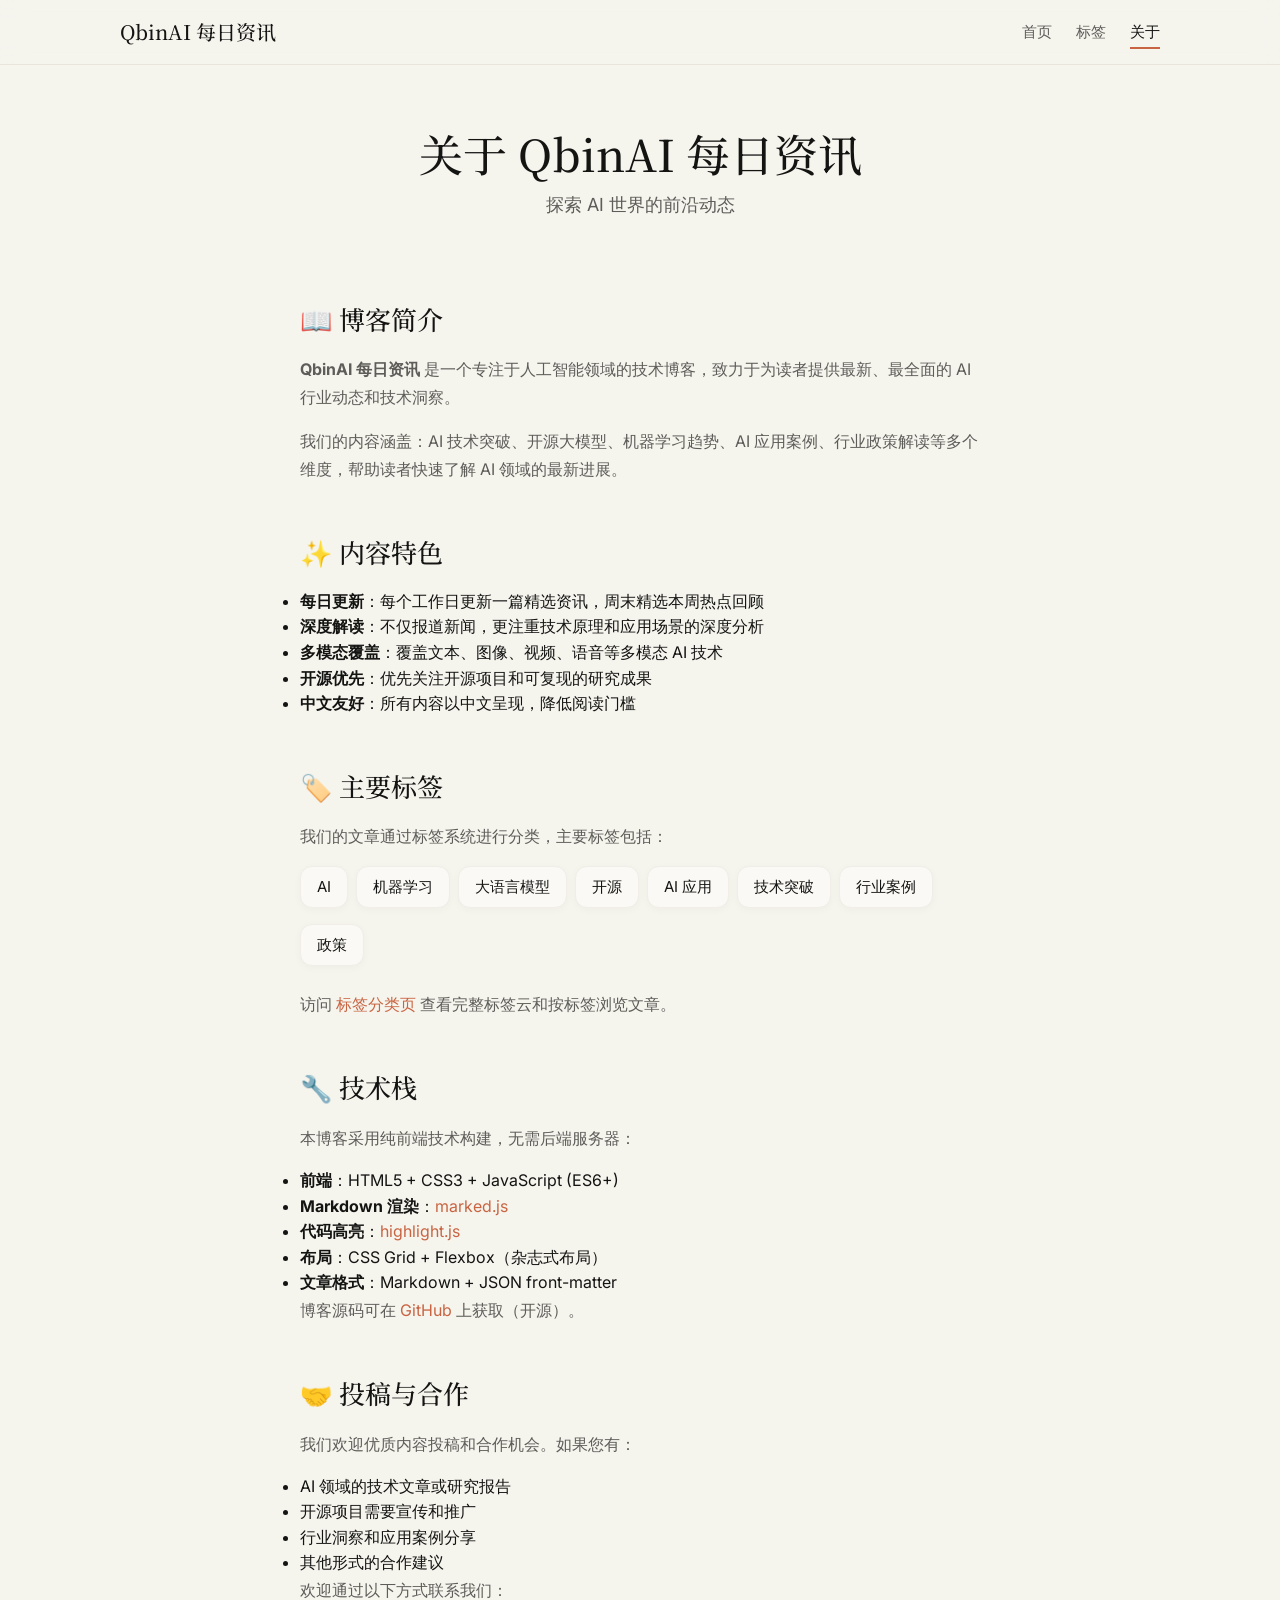
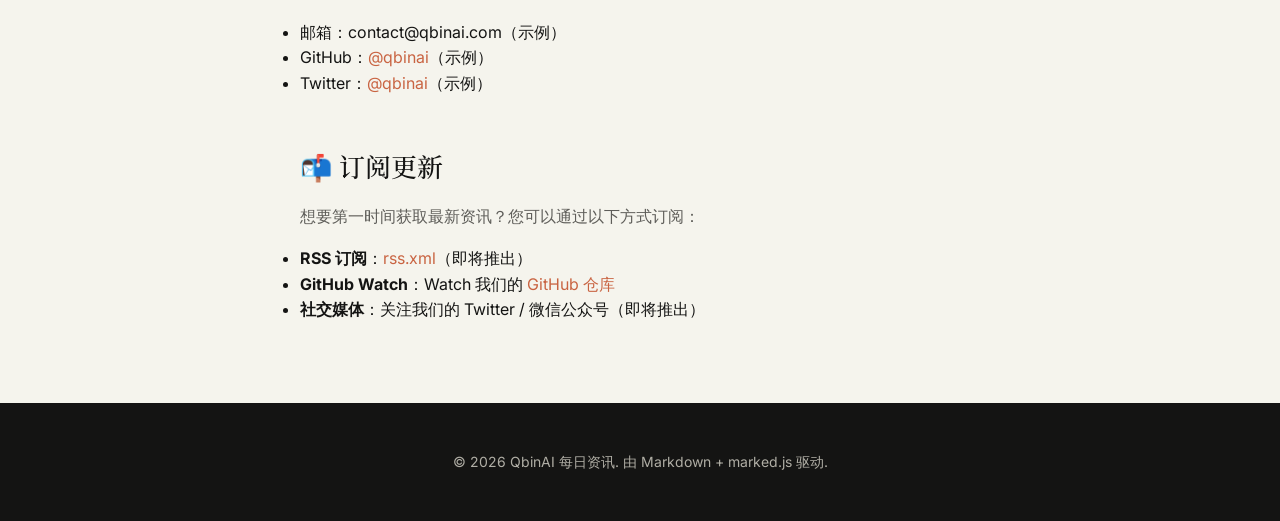
==== commit e5a38c76: "style: redesign blog with Claude warm editorial design system" ====
--- a/about.html
+++ b/about.html
@@ -7,7 +7,7 @@
   <link rel="stylesheet" href="css/style.css">
   <link rel="preconnect" href="https://fonts.googleapis.com">
   <link rel="preconnect" href="https://fonts.gstatic.com" crossorigin>
-  <link href="https://fonts.googleapis.com/css2?family=Inter:wght@300;400;500&family=Source+Code+Pro:wght@400;500;700&family=Noto+Sans+SC:wght@300;400;500&display=swap" rel="stylesheet">
+  <link href="https://fonts.googleapis.com/css2?family=Inter:wght@400;500;600&family=Noto+Serif+SC:wght@400;500;600;700&family=Source+Code+Pro:wght@400;500;700&display=swap" rel="stylesheet">
 </head>
 <body>
   <!-- 导航栏 -->
--- a/css/style.css
+++ b/css/style.css
@@ -1,63 +1,66 @@
 /*
- * QbinAI 每日资讯 - Stripe 风格主题
- * 基于 Stripe Design System 改造
- * 浅色底、深海军蓝标题、紫色强调、蓝调阴影
+ * QbinAI 每日资讯 - Claude 温暖编辑风主题
+ * 基于 Anthropic Claude Design System 改造
+ * 羊皮纸底色、Serif 标题、芥橙色强调、温暖中性色
  */
 
 /* ===== CSS 变量 ===== */
 :root {
   /* Brand */
-  --primary-color: #533afd;
-  --primary-hover: #4434d4;
-  --primary-light: #b9b9f9;
-  --primary-bg: rgba(83, 58, 253, 0.05);
-  --primary-bg-hover: rgba(83, 58, 253, 0.1);
+  --primary-color: #c96442;
+  --primary-hover: #b05536;
+  --primary-light: #d97757;
+  --primary-bg: rgba(201, 100, 66, 0.08);
+  --primary-bg-hover: rgba(201, 100, 66, 0.15);
 
   /* Heading & Text */
-  --heading-color: #061b31;
-  --label-color: #273951;
-  --text-primary: #061b31;
-  --text-secondary: #64748d;
-  --text-muted: #94a3b8;
+  --heading-color: #141413;
+  --label-color: #3d3d3a;
+  --text-primary: #141413;
+  --text-secondary: #5e5d59;
+  --text-muted: #87867f;
 
   /* Background & Surface */
-  --bg-color: #ffffff;
-  --bg-secondary: #f6f9fc;
-  --bg-card: #ffffff;
-  --bg-card-hover: #fafbff;
-  --bg-nav: rgba(255, 255, 255, 0.85);
+  --bg-color: #f5f4ed;
+  --bg-secondary: #faf9f5;
+  --bg-card: #faf9f5;
+  --bg-card-hover: #ffffff;
+  --bg-nav: rgba(245, 244, 237, 0.92);
 
   /* Border */
-  --border-color: #e5edf5;
-  --border-hover: #d6d9fc;
-
-  /* Shadow (Stripe signature blue-tinted) */
-  --shadow: rgba(23, 23, 23, 0.08) 0px 15px 35px 0px;
-  --shadow-hover: rgba(50, 50, 93, 0.25) 0px 30px 45px -30px, rgba(0, 0, 0, 0.1) 0px 18px 36px -18px;
-  --shadow-ambient: rgba(23, 23, 23, 0.06) 0px 3px 6px;
-  --shadow-nav: rgba(0, 55, 112, 0.08) 0px 1px 0px;
+  --border-color: #f0eee6;
+  --border-hover: #e8e6dc;
+
+  /* Shadow (Claude ring shadow + whisper) */
+  --shadow: rgba(0, 0, 0, 0.05) 0px 4px 24px;
+  --shadow-hover: rgba(0, 0, 0, 0.08) 0px 8px 32px;
+  --shadow-ambient: rgba(0, 0, 0, 0.03) 0px 2px 8px;
+  --shadow-nav: 0px 0px 0px 1px #e8e6dc;
+  --ring: 0px 0px 0px 1px #d1cfc5;
+  --ring-subtle: 0px 0px 0px 1px #e8e6dc;
 
   /* Accent (decorative) */
-  --accent-ruby: #ea2261;
-  --accent-magenta: #f96bee;
+  --accent-coral: #d97757;
+  --accent-warm-sand: #e8e6dc;
 
   /* Dark section */
-  --bg-dark: #1c1e54;
-  --text-on-dark: #ffffff;
-  --text-on-dark-muted: rgba(255, 255, 255, 0.7);
-  --border-on-dark: rgba(255, 255, 255, 0.1);
+  --bg-dark: #141413;
+  --text-on-dark: #faf9f5;
+  --text-on-dark-muted: #b0aea5;
+  --border-on-dark: #30302e;
 
   /* Status */
-  --success: #15be53;
-  --success-bg: rgba(21, 190, 83, 0.2);
-  --success-text: #108c3d;
-  --success-border: rgba(21, 190, 83, 0.4);
-
-  /* Radius (Stripe conservative 4-8px) */
-  --radius-sm: 4px;
-  --radius: 6px;
-  --radius-lg: 8px;
-  --transition: all 0.2s ease;
+  --success: #5a8f5a;
+  --success-bg: rgba(90, 143, 90, 0.15);
+  --success-text: #4a7a4a;
+  --success-border: rgba(90, 143, 90, 0.3);
+
+  /* Radius (Claude soft rounded) */
+  --radius-sm: 6px;
+  --radius: 8px;
+  --radius-lg: 12px;
+  --radius-xl: 16px;
+  --transition: all 0.25s ease;
 }
 
 /* ===== 全局样式 ===== */
@@ -101,7 +104,7 @@
   background-color: var(--bg-nav);
   backdrop-filter: blur(12px);
   -webkit-backdrop-filter: blur(12px);
-  padding: 0.875rem 0;
+  padding: 1rem 0;
   position: sticky;
   top: 0;
   z-index: 100;
@@ -115,10 +118,11 @@
 }
 
 .logo {
+  font-family: 'Noto Serif SC', Georgia, 'Times New Roman', serif;
   font-size: 1.25rem;
-  font-weight: 400;
-  color: var(--heading-color);
-  letter-spacing: -0.22px;
+  font-weight: 500;
+  color: var(--heading-color);
+  letter-spacing: normal;
 }
 
 .logo:hover {
@@ -134,7 +138,7 @@
 .nav-links a {
   color: var(--text-secondary);
   font-weight: 400;
-  font-size: 0.875rem;
+  font-size: 0.9375rem;
   padding: 0.5rem 0;
   position: relative;
   transition: var(--transition);
@@ -159,23 +163,24 @@
 /* ===== 页面头部 ===== */
 .page-header {
   text-align: center;
-  padding: 3.5rem 0 2.5rem;
+  padding: 4rem 0 3rem;
 }
 
 .page-header h1 {
+  font-family: 'Noto Serif SC', Georgia, 'Times New Roman', serif;
   font-size: 2.75rem;
-  font-weight: 300;
+  font-weight: 500;
   margin-bottom: 0.75rem;
   color: var(--heading-color);
-  letter-spacing: -0.64px;
-  line-height: 1.1;
+  letter-spacing: normal;
+  line-height: 1.15;
 }
 
 .subtitle {
   color: var(--text-secondary);
   font-size: 1.125rem;
-  font-weight: 300;
-  line-height: 1.4;
+  font-weight: 400;
+  line-height: 1.5;
 }
 
 /* ===== 文章网格（杂志式布局） ===== */
@@ -191,7 +196,7 @@
 .article-card {
   background-color: var(--bg-card);
   border: 1px solid var(--border-color);
-  border-radius: var(--radius);
+  border-radius: var(--radius-lg);
   overflow: hidden;
   transition: var(--transition);
   box-shadow: var(--shadow-ambient);
@@ -201,9 +206,10 @@
 }
 
 .article-card:hover {
-  transform: translateY(-4px);
+  transform: translateY(-3px);
   box-shadow: var(--shadow-hover);
   border-color: var(--border-hover);
+  background-color: var(--bg-card-hover);
 }
 
 .article-card.has-cover {
@@ -219,7 +225,7 @@
   left: 0;
   right: 0;
   bottom: 0;
-  background: linear-gradient(to bottom, rgba(6, 27, 49, 0.3), rgba(6, 27, 49, 0.85));
+  background: linear-gradient(to bottom, rgba(20, 20, 19, 0.3), rgba(20, 20, 19, 0.88));
   z-index: 0;
 }
 
@@ -229,7 +235,7 @@
 }
 
 .card-content {
-  padding: 1.5rem;
+  padding: 1.75rem;
   flex: 1;
   display: flex;
   flex-direction: column;
@@ -240,7 +246,7 @@
   justify-content: space-between;
   align-items: center;
   margin-bottom: 1rem;
-  font-size: 0.75rem;
+  font-size: 0.8125rem;
   color: var(--text-muted);
 }
 
@@ -255,7 +261,7 @@
   color: var(--primary-color);
   padding: 0.125rem 0.5rem;
   border-radius: var(--radius-sm);
-  font-size: 0.6875rem;
+  font-size: 0.75rem;
   font-weight: 400;
   border: 1px solid transparent;
   transition: var(--transition);
@@ -273,11 +279,12 @@
 }
 
 .card-title {
+  font-family: 'Noto Serif SC', Georgia, 'Times New Roman', serif;
   font-size: 1.25rem;
-  font-weight: 300;
+  font-weight: 500;
   margin-bottom: 0.75rem;
   line-height: 1.3;
-  letter-spacing: -0.22px;
+  letter-spacing: normal;
   color: var(--heading-color);
 }
 
@@ -294,13 +301,13 @@
 }
 
 .article-card.has-cover .card-title a:hover {
-  color: #d6d9fc;
+  color: #e8e6dc;
 }
 
 .card-excerpt {
   color: var(--text-secondary);
-  font-size: 0.875rem;
-  font-weight: 300;
+  font-size: 0.9375rem;
+  font-weight: 400;
   line-height: 1.6;
   flex: 1;
 }
@@ -320,7 +327,7 @@
 }
 
 .article-card.featured .card-excerpt {
-  font-size: 0.9375rem;
+  font-size: 1rem;
 }
 
 /* ===== 加载状态 ===== */
@@ -329,19 +336,19 @@
   padding: 3rem;
   color: var(--text-secondary);
   font-size: 1rem;
-  font-weight: 300;
+  font-weight: 400;
   grid-column: 1 / -1;
 }
 
 /* ===== 页脚 ===== */
 .footer {
   background-color: var(--bg-dark);
-  padding: 2.5rem 0;
+  padding: 3rem 0;
   margin-top: auto;
   text-align: center;
   color: var(--text-on-dark-muted);
-  font-size: 0.8125rem;
-  font-weight: 300;
+  font-size: 0.875rem;
+  font-weight: 400;
 }
 
 .footer a {
@@ -355,18 +362,19 @@
 
 /* ===== 文章详情页样式 ===== */
 .article-header {
-  padding: 3.5rem 0 2.5rem;
+  padding: 4rem 0 2.5rem;
   text-align: center;
   max-width: 720px;
   margin: 0 auto;
 }
 
 .article-header h1 {
+  font-family: 'Noto Serif SC', Georgia, 'Times New Roman', serif;
   font-size: 2.5rem;
-  font-weight: 300;
+  font-weight: 500;
   margin-bottom: 1rem;
   line-height: 1.15;
-  letter-spacing: -0.64px;
+  letter-spacing: normal;
   color: var(--heading-color);
 }
 
@@ -375,46 +383,48 @@
   justify-content: center;
   gap: 1.5rem;
   color: var(--text-secondary);
-  font-size: 0.8125rem;
+  font-size: 0.875rem;
   margin-bottom: 1.5rem;
   flex-wrap: wrap;
-  font-weight: 300;
+  font-weight: 400;
 }
 
 .article-tags {
   display: flex;
   justify-content: center;
-  gap: 0.375rem;
+  gap: 0.5rem;
   flex-wrap: wrap;
 }
 
 .article-content {
   max-width: 720px;
   margin: 0 auto;
-  padding: 2rem 20px;
-  line-height: 1.8;
-  font-size: 1rem;
-  font-weight: 300;
+  padding: 2.5rem 20px;
+  line-height: 1.75;
+  font-size: 1.0625rem;
+  font-weight: 400;
   color: var(--text-primary);
 }
 
 .article-content h2 {
+  font-family: 'Noto Serif SC', Georgia, 'Times New Roman', serif;
   font-size: 1.625rem;
-  font-weight: 300;
+  font-weight: 500;
   margin-top: 2.5rem;
   margin-bottom: 1rem;
-  letter-spacing: -0.26px;
+  letter-spacing: normal;
   color: var(--heading-color);
   padding-bottom: 0.5rem;
   border-bottom: 1px solid var(--border-color);
 }
 
 .article-content h3 {
-  font-size: 1.25rem;
-  font-weight: 400;
+  font-family: 'Noto Serif SC', Georgia, 'Times New Roman', serif;
+  font-size: 1.375rem;
+  font-weight: 500;
   margin-top: 2rem;
   margin-bottom: 0.75rem;
-  letter-spacing: -0.22px;
+  letter-spacing: normal;
   color: var(--heading-color);
 }
 
@@ -428,7 +438,7 @@
   padding: 0.15rem 0.4rem;
   border-radius: var(--radius-sm);
   font-family: 'Source Code Pro', ui-monospace, SFMono-Regular, Menlo, monospace;
-  font-size: 0.8125rem;
+  font-size: 0.875rem;
   font-weight: 500;
   color: var(--heading-color);
 }
@@ -436,7 +446,7 @@
 .article-content pre {
   background-color: var(--heading-color);
   padding: 1.5rem;
-  border-radius: var(--radius);
+  border-radius: var(--radius-lg);
   overflow-x: auto;
   margin-bottom: 1.5rem;
 }
@@ -444,9 +454,9 @@
 .article-content pre code {
   background: none;
   padding: 0;
-  color: rgba(255, 255, 255, 0.85);
-  font-size: 0.75rem;
-  line-height: 2;
+  color: rgba(250, 249, 245, 0.9);
+  font-size: 0.8125rem;
+  line-height: 1.8;
 }
 
 .article-content ul,
@@ -469,7 +479,7 @@
 
 .article-content a {
   color: var(--primary-color);
-  border-bottom: 1px solid var(--primary-light);
+  border-bottom: 1px solid rgba(201, 100, 66, 0.3);
 }
 
 .article-content a:hover {
@@ -478,7 +488,7 @@
 }
 
 .article-content strong {
-  font-weight: 500;
+  font-weight: 600;
   color: var(--heading-color);
 }
 
@@ -493,14 +503,15 @@
 
 .tag-item {
   background-color: var(--bg-card);
-  padding: 0.375rem 0.875rem;
-  border-radius: var(--radius-sm);
+  padding: 0.5rem 1rem;
+  border-radius: var(--radius-lg);
   cursor: pointer;
   transition: var(--transition);
   border: 1px solid var(--border-color);
-  font-size: 0.8125rem;
+  font-size: 0.9375rem;
   font-weight: 400;
   color: var(--text-primary);
+  box-shadow: var(--shadow-ambient);
 }
 
 .tag-item:hover {
@@ -514,9 +525,9 @@
 .tag-item .count {
   background-color: var(--primary-bg);
   color: var(--primary-color);
-  padding: 0.0625rem 0.375rem;
+  padding: 0.125rem 0.5rem;
   border-radius: var(--radius-sm);
-  font-size: 0.6875rem;
+  font-size: 0.75rem;
   margin-left: 0.375rem;
   font-weight: 400;
 }
@@ -538,18 +549,19 @@
 }
 
 .about-section h2 {
+  font-family: 'Noto Serif SC', Georgia, 'Times New Roman', serif;
   font-size: 1.625rem;
-  font-weight: 300;
+  font-weight: 500;
   margin-bottom: 1rem;
   color: var(--heading-color);
-  letter-spacing: -0.26px;
+  letter-spacing: normal;
 }
 
 .about-section p {
   margin-bottom: 1rem;
-  line-height: 1.8;
+  line-height: 1.75;
   color: var(--text-secondary);
-  font-weight: 300;
+  font-weight: 400;
 }
 
 /* ===== 搜索框样式 ===== */
@@ -561,20 +573,20 @@
 
 .search-box {
   width: 100%;
-  padding: 0.625rem 2.5rem 0.625rem 1rem;
+  padding: 0.75rem 2.5rem 0.75rem 1rem;
   border: 1px solid var(--border-color);
-  border-radius: var(--radius);
+  border-radius: var(--radius-lg);
   background-color: var(--bg-card);
   color: var(--heading-color);
-  font-size: 0.875rem;
-  font-weight: 300;
+  font-size: 0.9375rem;
+  font-weight: 400;
   transition: var(--transition);
 }
 
 .search-box:focus {
   outline: none;
   border-color: var(--primary-color);
-  box-shadow: 0 0 0 2px var(--primary-light);
+  box-shadow: 0 0 0 3px rgba(201, 100, 66, 0.15);
 }
 
 .search-box::placeholder {
@@ -583,7 +595,7 @@
 
 .search-clear {
   position: absolute;
-  right: 8px;
+  right: 10px;
   top: 50%;
   transform: translateY(-50%);
   background: none;
@@ -605,8 +617,8 @@
   text-align: center;
   color: var(--text-secondary);
   margin-bottom: 1rem;
-  font-size: 0.8125rem;
-  font-weight: 300;
+  font-size: 0.875rem;
+  font-weight: 400;
 }
 
 /* ===== 分页控件样式 ===== */
@@ -614,20 +626,20 @@
   display: flex;
   justify-content: center;
   align-items: center;
-  gap: 0.375rem;
+  gap: 0.5rem;
   padding: 2rem 0;
   flex-wrap: wrap;
 }
 
 .page-btn {
-  padding: 0.375rem 0.75rem;
+  padding: 0.5rem 0.875rem;
   border: 1px solid var(--border-color);
   background-color: var(--bg-card);
   color: var(--text-primary);
-  border-radius: var(--radius-sm);
+  border-radius: var(--radius);
   cursor: pointer;
   transition: var(--transition);
-  font-size: 0.8125rem;
+  font-size: 0.875rem;
   font-weight: 400;
 }
 
@@ -662,19 +674,20 @@
 }
 
 .giscus-container h2 {
+  font-family: 'Noto Serif SC', Georgia, 'Times New Roman', serif;
   font-size: 1.5rem;
-  font-weight: 300;
+  font-weight: 500;
   margin-bottom: 1.5rem;
   color: var(--heading-color);
-  letter-spacing: -0.26px;
+  letter-spacing: normal;
 }
 
 /* ===== 响应式设计 ===== */
 
 @media (max-width: 768px) {
   .search-box {
-    font-size: 0.8125rem;
-    padding: 0.5rem 2rem 0.5rem 0.875rem;
+    font-size: 0.875rem;
+    padding: 0.625rem 2rem 0.625rem 0.875rem;
   }
 
   .pagination {
@@ -682,8 +695,8 @@
   }
 
   .page-btn {
-    padding: 0.3125rem 0.625rem;
-    font-size: 0.75rem;
+    padding: 0.375rem 0.75rem;
+    font-size: 0.8125rem;
   }
 }
 
@@ -710,7 +723,6 @@
 
   .page-header h1 {
     font-size: 2rem;
-    letter-spacing: -0.26px;
   }
 
   .articles-grid {
@@ -729,7 +741,6 @@
 
   .article-header h1 {
     font-size: 1.75rem;
-    letter-spacing: -0.26px;
   }
 
   .article-meta {
@@ -749,7 +760,6 @@
 
   .page-header h1 {
     font-size: 1.625rem;
-    letter-spacing: -0.22px;
   }
 
   .card-content {
